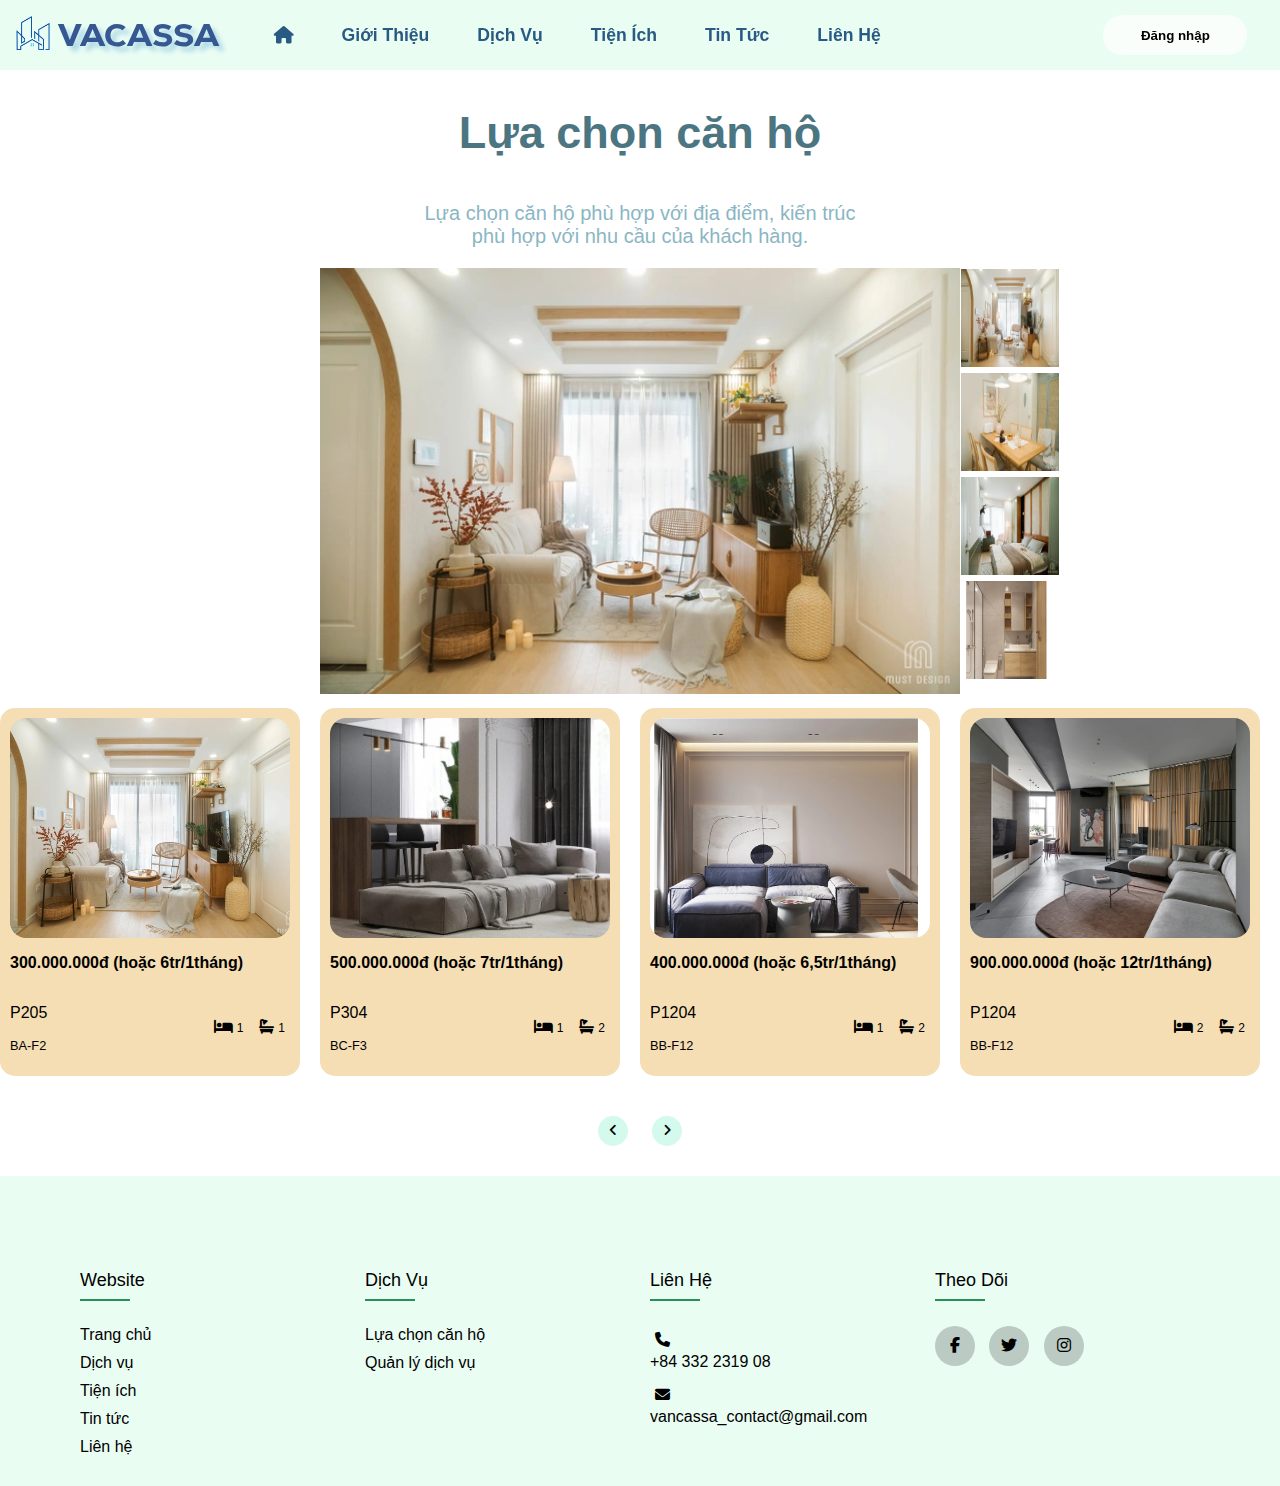
==== house.html @ b5245e80 "Up" ====
<!DOCTYPE html>
<html lang="en">
<head>
    <meta charset="UTF-8">
    <meta name="viewport" content="width=device-width, initial-scale=1.0">
    <title>Căn hộ</title>
    <link href="images/logo.png" rel="shortcut icon" />
    <link rel="stylesheet" href="css/header.css"/>
    <link rel="stylesheet" href="css/footer.css"/>
    <link rel="stylesheet" href="css/house.css"/>
    <link rel="stylesheet" href="css/mobile.css" media="screen and (max-width: 786px)"/>
    
    <link rel="stylesheet" href="https://cdnjs.cloudflare.com/ajax/libs/font-awesome/6.4.0/css/all.min.css" />
</head>
<body>
    <header class="flex between">
        <div class="flex">
            <div class="logo"><img src="images/logo.png" alt="logo" class="logo"/></div>
            <div><a href="main.html"><h1 class="font1">VACASSA</h1></a></div>
        </div>
        <div class="nav-menu" id="navMenu">
            <ul class="menu left flex font2">
                <li><a href="main.html"><i class="fa-solid fa-house"></i></a></li>
                <li><a href="main.html">Giới thiệu</a></li>
                <li class="sub">
                    <a href="#">Dịch vụ</a>
                    <ul class="submenu menu flex">
                        <li><a href="#">Căn hộ</a></li>
                        <li><a href="service.html">Đăng kí các gói dịch vụ</a></li>
                    </ul>
                </li>
                <li><a href="value.html">Tiện ích</a></li>
                <li><a href="tintuc.html">Tin tức</a></li>
                <li><a href="lienhe.html">Liên hệ</a></li>
            </ul>
        </div>
    
        <div class="button">
            <a href="log.html"><button class="btn" id="loginBtn">Đăng nhập</button></a>
        </div>

        <div class="flex">
            <div class="nav-menu-btn">
                <a href="log.html"><i class="fa-solid fa-user"></i></a>
            </div>
            <div class="nav-menu-btn">
                <i class="fa-solid fa-bars" id="myMenuFunction"></i>
            </div>
        </div>
       
    </header>
    
    <section >
        <div class="heading">
            <h2>Lựa chọn căn hộ</h2>
            <p>Lựa chọn căn hộ phù hợp với địa điểm, kiến trúc <br> phù hợp với nhu cầu của khách hàng.</p>
        </div>
        <div class="im" >
            <div class="f">
                <img src="images/house/1_1.jpg" id="main" alt="c1"/>
            </div>
            <div class="btn5">
                <div><img src="images/house/1_1.jpg" alt=""></button></div>
                <div><img src="images/house/1_2.jpg" alt=""></button></div>
                <div><img src="images/house/1_3.jpg" alt=""></button></div>
                <div><img src="images/house/1_4.jpg" alt=""></button></div>
            </div>
        </div>

        <div class="properties " id="formList">
            <div class="properties-container thumb" id="list">
                <!-- Box 1 -->
                <div rel="1" class="box-house" id="item">
                    <img src="images/house/1_1.jpg" alt="">
                    <h3>300.000.000đ (hoặc 6tr/1tháng)</h3>
                    <div class="content">
                        <div class="text">
                            <h3>P205</h3>
                            <p>BA-F2</p>
                        </div>
                        <div class="icon">
                            <i class='fa-solid fa-bed' ><span>1</span></i>
                            <i class='fa-solid fa-bath' ><span>1</span></i>
                        </div>
                    </div>
                </div>
                <div rel="2" class="box-house" id="item">
                    <img src="images/house/2_1.jpg" alt="">
                    <h3>500.000.000đ (hoặc 7tr/1tháng)</h3>
                    <div class="content">
                        <div class="text">
                            <h3>P304</h3>
                            <p>BC-F3</p>
                        </div>
                        <div class="icon">
                            <i class='fa-solid fa-bed' ><span>1</span></i>
                            <i class='fa-solid fa-bath' ><span>2</span></i>
                        </div>
                    </div>
                </div>
                <div rel="3" class="box-house" id="item">
                    <img src="images/house/3_1.jpg" alt="">
                    <h3>400.000.000đ (hoặc 6,5tr/1tháng)</h3>
                    <div class="content">
                        <div class="text">
                            <h3>P1204</h3>
                            <p>BB-F12</p>
                        </div>
                        <div class="icon">
                            <i class='fa-solid fa-bed' ><span>1</span></i>
                            <i class='fa-solid fa-bath' ><span>2</span></i>
                        </div>
                    </div>
                </div>
                <div rel="4" class="box-house" id="item">
                    <img src="images/house/4_1.jpg" alt="">
                    <h3>900.000.000đ (hoặc 12tr/1tháng)</h3>
                    <div class="content">
                        <div class="text">
                            <h3>P1204</h3>
                            <p>BB-F12</p>
                        </div>
                        <div class="icon">
                            <i class='fa-solid fa-bed' ><span>2</span></i>
                            <i class='fa-solid fa-bath' ><span>2</span></i>
                        </div>
                    </div>
                </div>
                <div rel="5" class="box-house" id="item">
                    <img src="images/house/5_1.jpg" alt="">
                    <h3>450.000.000đ (hoặc 6,7tr/1tháng)</h3>
                    <div class="content">
                        <div class="text">
                            <h3>P904</h3>
                            <p>BA-F9</p>
                        </div>
                        <div class="icon">
                            <i class='fa-solid fa-bed' ><span>2</span></i>
                            <i class='fa-solid fa-bath' ><span>2</span></i>
                        </div>
                    </div>
                </div>
                <div rel="6" class="box-house" id="item">
                    <img src="images/house/6_1.jpg" alt="">
                    <h3>600.000.000đ (hoặc 9tr/1tháng)</h3>
                    <div class="content">
                        <div class="text">
                            <h3>P708</h3>
                            <p>BB-F7</p>
                        </div>
                        <div class="icon">
                            <i class='fa-solid fa-bed' ><span>2</span></i>
                            <i class='fa-solid fa-bath' ><span>2</span></i>
                        </div>
                    </div>
                </div>
                <div rel="7" class="box-house" id="item">
                    <img src="images/house/7_1.jpg" alt="">
                    <h3>700.000.000đ (hoặc 10tr/1tháng)</h3>
                    <div class="content">
                        <div class="text">
                            <h3>P508</h3>
                            <p>BA-F5</p>
                        </div>
                        <div class="icon">
                            <i class='fa-solid fa-bed' ><span>2</span></i>
                            <i class='fa-solid fa-bath' ><span>2</span></i>
                        </div>
                    </div>
                </div>
                <div rel="8" class="box-house" id="item">
                    <img src="images/house/8_1.jpg" alt="">
                    <h3>500.000.000đ (hoặc 8tr/1tháng)</h3>
                    <div class="content">
                        <div class="text">
                            <h3>P901</h3>
                            <p>BC-F9</p>
                        </div>
                        <div class="icon">
                            <i class='fa-solid fa-bed' ><span>1</span></i>
                            <i class='fa-solid fa-bath' ><span>2</span></i>
                        </div>
                    </div>
                </div>     
            </div>      
        </div>
        <div class="direction">
            <button id="prev"><i class="fa-solid fa-angle-left"></i></button>
            <button id="next"><i class="fa-solid fa-angle-right"></i></button>
        </div>
    </section>

    <footer class="footer">
        <div class="container-foot">
            <div class="footer-row">
                <div class="footer-col">
                    <h4>Website</h4>
                    <ul class="link">
                        <li><a href="main.html">Trang chủ</a></li>
                        <li><a href="main.html">Dịch vụ</a></li>
                        <li><a href="value.html">Tiện ích</a></li>
                        <li><a href="tintuc.html">Tin tức</a></li>
                        <li><a href="lienhe.html">Liên hệ</a></li>
                    </ul>
                </div>
                <div class="footer-col">
                    <h4>Dịch vụ</h4>
                    <ul>
                        <li><a href="#">Lựa chọn căn hộ</a></li>
                        <li><a href="service.html">Quản lý dịch vụ</a></li>
                    </ul>
                </div>
                <div class="footer-col">
                    <h4>Liên hệ</h4>
                    <ul>
                        <div class="icon"><i class="fa-solid fa-phone" aria-hidden="true"></i></div>
                        <li class="text">+84 332 2319 08</li>
                        <div class="icon"><i class="fa-solid fa-envelope" aria-hidden="true"></i></div>
                        <li class="text"><a href="mailto:vancassa_contact@gmail.com">vancassa_contact@gmail.com</a></li>
                    </ul>
                </div>
                <div class="footer-col">
                    <h4>Theo dõi</h4>
                    <div class="social-links">
                        <a href="#"><i class="fab fa-facebook-f"></i></a>
                        <a href="#"><i class="fab fa-twitter"></i></a>
                        <a href="#"><i class="fab fa-instagram"></i></a>
                    </div>
                </div>
            </div>
        </div>
    </footer>
    <script src="js/house.js"></script>
    <script src="https://code.jquery.com/jquery-3.7.0.js"></script>   
    <script src="js/header.js"></script>
</body>
</html>
---- css/header.css ----
@font-face {
    font-family: myfont;
    src: url(../fonts/Nexa-Heavy.ttf)
}
*{
    text-decoration: none;
}
html {
    scroll-behavior: smooth;
}
header {
    width: 100%;
    background-color: rgba(214, 252, 231, 0.514);
    justify-content: space-between;
    top:0%;
    text-transform: capitalize;
    position: sticky;
    z-index: 3;
}

header.sticky {
    background-color: #e4f5fae1;
    /* background-color: rgba(214, 252, 231, 0.747); */
    border-bottom: 3px solid rgb(53, 87, 146);
}
.font1 {
    font-family: myfont;
    padding: 0 0.5rem;
    color:rgb(53, 87, 146);
    text-shadow: 5px 5px 5px lightblue;
    margin: 0;
}

.flex {
    display: flex;
    align-items: center;
}

.logo {
    width: 50px;
    padding: 0.5rem;
}

ul.menu {
    list-style-type: none;
    padding: 0;
    margin: 0;
}

.flex {
    display: flex;
    align-items: center;
}


ul.menu > li > a {
    display: block;
    font-size: 1.1em;
    font-weight: 700;
    padding: 1.5rem;
    text-decoration: none;
    position: relative;
    color: rgb(41, 90, 131);
}

ul.menu > li > a:hover {
    background-color: rgba(193, 255, 224, 0.575);
    color: rgb(65, 113, 210);
}

.between {
    justify-content: space-between;
}

.submenu {
    display: none;
    position: absolute;
    background-color: rgb(162, 197, 191);
}

.submenu::after {
    content: "";
    border-width: 10px;
    border-style:  solid;
    border-color: transparent transparent rgb(162, 197, 191) transparent;
    position: absolute;
    bottom: 100%;
    left: 20%;
}

.sub:hover .submenu {
    display: block;
    z-index: 999;
}

.font2 {
    font-family: Arial;
}

.button {
    display: block;
    padding: 0;
    margin-right: 10px;
    position: relative;
    width: 25%;
    text-align: end;
}
.button a {
    text-decoration: none;
    color: black;
}
.button .btn{
    width: 45%;
    height: 40px;
    font-weight: 600;
    background: rgba(255, 255, 255, 0.7);
    text-transform: none;
    border: none;
    border-radius: 30px;
    cursor: pointer;
    transition: .3s ease;
}

.btn:hover{
    background: rgb(167, 204, 228);
    transform: scale(95%);
    transition-duration: .2s;
    transition-property: transform;
    transition-timing-function: linear;
    border: 2px solid lightsteelblue;
}
/* #registerBtn{
    margin-left: 15px;
} */
.btn.white-btn{
    background: rgba(255, 255, 255, 0.4);
    transform: none;
    border: none;
}
/* #registerBtn{
    margin-left: 15px;
} */

.nav-menu-btn{
    display: none;
}
.direction {
    text-align: center;
    
} 
.direction button {
    font-weight: bold; background-color: #ffffff44;
    border:none;
    width:50px;
    height:50px;
    border-radius: 50%; 
    transition: 0.5s;
    margin:0 10px;
    background-color: aquamarine;
}

.direction button:hover { 
    background-color: #ffffff; 
}

@media only screen and (max-width: 786px) {
     .button{
        display: none;
    }
    .nav-menu.responsive{
        top: 80px;
    }
    .nav-menu{
        position: absolute;
        top: -800px;
        display: flex;
        justify-content: center;
        background: rgba(255, 255, 255, 0.2);
        width: 100%;
        height: fit-content;
        backdrop-filter: blur(20px);
        transition: .3s;
        z-index: 5;
    }
    .nav-menu ul{
        flex-direction: column;
        text-align: center;
    }
    .nav-menu-btn{
        display: block;
    }
    .nav-menu-btn i{
        font-size: 25px;
        color: rgb(148, 201, 236);
        padding: 10px;
        background: rgba(255, 255, 255, 0.2);
        border-radius: 50%;
        cursor: pointer;
        transition: .3s;
    }
    .nav-menu-btn i:hover{
        background: rgba(255, 255, 255, 0.15);
    }
    ul.menu {
        width: 100%;
    }
    ul.menu>li{
        width: 100%;
    }
    .submenu {
        position: initial;
        background-color: rgb(165, 209, 203);
    }
    
    .submenu::after {
        display: none;
    }
}
---- css/footer.css ----
.container-foot{
	width: 100%;
	margin:auto;
    height: 170px;
}
.footer-row{
	display: flex;
}
ul{
	list-style: none;
}
.footer{
	background-color: rgba(214, 252, 231, 0.514);
    padding: 70px 70px;
}
.footer-col{
   width: 25%;
   padding: 0 10px;
}
.footer-col ul {
    padding-inline-start:0;
}
.footer-col h4{
	font-size: 18px;
	color: #000000;
	text-transform: capitalize;
	margin-bottom: 35px;
	font-weight: 500;
	position: relative;
}
.footer-col h4::before{
	content: '';
	position: absolute;
	left:0;
	bottom: -10px;
	background-color: #288f56;
	height: 2px;
	box-sizing: border-box;
	width: 50px;
}
.footer-col ul li:not(:last-child){
	margin-bottom: 10px;
}
.footer-col ul li a{
	font-size: 16px;
	color: #000000;
	text-decoration: none;
	font-weight: 300;
	color: #000000;
	display: block;
	transition: all 0.3s ease;
}
.footer-col ul li:hover{
	color: #70c4ac;
	padding-left: 8px;
}
.footer-col ul li {
	font-size: 16px;
	color: #000000;
	text-decoration: none;
	font-weight: 300;
	color: #000000;
	display: block;
	transition: all 0.3s ease;
}
.footer-col ul li a{
	text-transform: none;
}
.footer-col ul li a:hover{
	color: #70c4ac;
	padding-left: 8px;
}
.footer-col .social-links a{
	display: inline-block;
	height: 40px;
	width: 40px;
	background-color: rgba(0, 0, 0, 0.2);
	margin:0 10px 10px 0;
	text-align: center;
	line-height: 40px;
	border-radius: 50%;
	color: #000000;
	transition: all 0.5s ease;
}
.footer-col .social-links a:hover{
	color: #ffffff;
	background-color: #70d4ac;
}
.icon {
    justify-content: center;
    align-items: center;
    font-size: 15px;
    padding: 5px;
}

@media only screen and (max-width: 786px) {
    .footer {
        padding: 0;
        margin: 0;
    }
    .container-foot{
        width: 100%;
        margin:auto;
        height: fit-content;
    }
    .footer-row{
        display: grid;
        grid-template-columns: 50% 50%;
    }
    .footer-col {
        width: 100%;
    }
    
    .link{
        display: grid;
        grid-template-columns: 50% 50%;
    }

}
---- css/house.css ----
* {
    padding: 0;
    box-sizing: border-box;
    font-family: Arial, Helvetica, sans-serif;
}
body {
    width: 100%;
    margin: 0;
}
.heading{
    text-align: center;
    margin-bottom: 1rem; 
}

.heading h2 {
    font-size: 45px;
    font-weight: 600;
    color: rgb(76, 117, 130);
}

.heading p {
    padding-top: 5px;
    font-size: 20px;
    font-weight: 300;
    color: rgb(138, 182, 196);
}

.properties {
    margin: 0 auto;
    width: 1280px;
    max-width: 100%;
    overflow: auto;
    scroll-behavior: smooth;
    scroll-snap-type: both;
    
}

/* .properties::-webkit-scrollbar {
    display: none;
} */

.properties-container{
    display: flex;
    width: max-content;

}

.box-house {
    /* width: 21.4%;*/
    width: 300px;
    margin: 10px;
    display: flex;
    flex-direction: column;
    background: wheat; 
    padding: 10px; 
    border-radius: 15px;
    overflow: hidden;
    box-shadow: 1rem;
    scroll-snap-align: start;
}
    
.properties-container .box-house:hover { 
    transform: translateY(-10px); 
    transition: 0.5s;
}
    
.properties-container .box-house img { 
    width: 100%;
    border-radius: 1rem;
    height: 220px;
    object-fit: cover;
    object-position: center; 
}

.properties-container .box-house h3 {
    font-size: 1rem;
    font-weight: 600px;
    /* float: right; */
}

.properties-container .box-house .content {
    display: flex;
    justify-content: space-between;
    /* margin-top: 1rem; */
}

.properties-container .box-house .content .text h3 {
    font-weight: 500;
} 

.properties-container .box-house .content .text p{
    font-size: 0.8rem;
}

.properties-container .box-house .content .icon {
    display: flex;
    align-items: center;
    column-gap: 1rem;
}

.properties-container .box-house .content .icon .fa {
    display: flex;
    align-items: center;
    font-size: 20px;
}
    
.properties-container .box-house .content .icon span {
    font-size: 12px;
    font-weight: 500;
    margin-left: 4px;
}

.direction {
    text-align: center;
    padding: 30px;
} 
.direction button {
    font-weight: bold; 
    border:none;
    width:30px;
    height:30px;
    border-radius: 50%; 
    transition: 0.5s;
    margin:0 10px;
    background-color: rgb(212, 249, 237);
}

.direction button:hover { 
    background-color: #ffffff; 
}
#formList::-webkit-scrollbar{
    display: none;
}
.btn5 img {
    width: 100px;
    height: 100px;
    border: 1px solid transparent;
} 

.im {
    display: flex;
}

.f img {
    width: 100%;
}

.f {
    width: 50%;
    margin-left: 25%;
}
---- css/mobile.css ----
.grid {
    display: grid;
}

.value_container{
    row-gap: 3rem;
}
.value {
    height: fit-content;
}
.value_orbe{
    width: 266px;
    height: 316px;
    background-color:hsl(228, 24%, 97%);
    border-radius: 135px 135px 16px 16px
}

.value_img {
    position: absolute;
    width: 250px;
    height: 300px;
    overflow: hidden; 
    border-radius: 125px 125px 12px 12px;
    inset: 0;
    margin: auto;
} 

.martket_section , .sport_section {
    flex-direction: column;
    height: fit-content;
    padding: 0 1rem 0 1rem;
}
.martket_section div {
    width: 100%;
}

.martket_right i {
    width: 100%;
}

.martket_right img {
    width: 100%;
    margin: 5px;
    border-radius: 5%;
}

.eat_section , .relax_section{
    flex-direction: column-reverse;
    height: fit-content;
    padding: 0 1rem 0 1rem;
}
.relax-right{
    width: 100%;
}
.gallery-display-area{
    width: 80%;
}
.eat_section div {
    width: 100%;
}
.eat-left {
    text-align: center;
}
.eat-left img {
    width: 45%;
}
.sport-container{
    display: flex;
    flex-direction: column;
    width: 100%;
}
.box-value {
    width: 100%;
}

.sport-container .box-value img { 
    height: fit-content; 
}

/* house */

.im {
    flex-direction: column;
}

.f {
    width: 100%;
    margin: 0 auto;
}

.btn5 {
    display: flex;
    margin: 0 auto;
    text-align: center;
}

.box-house {
    width: 242px;
}

/* main */

.intro {
    flex-direction: column;
}

.intro-pic {
    text-align: center;
}
.intro-text {
    margin: 0;
    width: 100%;
}
.intro-text h1 {
    text-align: center;
    font-size: 40px;
    /* letter-spacing: 8px; */
    margin: 0;
}

.gioithieu {
    width: 100%;
    margin: 0;
}

.row {
    flex-direction: column;
    margin: 0;
}

.ui-card {
    width: fit-content;
    margin-bottom: 5px;
}

.line {
    width: 100%;
}

.step-wizard-list {
    width: 100%;
}

.step-wizard-item {
    width: 25%;
    padding: 0;
    min-width: 0;
    align-items: center;
}

.progress-count {
    margin: 0;
}

.progress-label {
    margin: 0;
}

/* lienhe */
.contact {
    padding: 0;
    margin: 0;
}
.container-lienhe {
    flex-direction: column-reverse;
}

.contactForm {
    width: 80%;
    padding: 10px;
    margin-left: 0;
}
.container-lienhe .contactInfo {
    width: 96%;
    margin: 2%;
}
/* service */
.container{
    padding: 0;
}

.container .box-container{
    padding: 0;
    margin: 1%;
    /* display: grid;
    grid-template-columns: 48% 48%;
    gap:2%; */
    display: flex;
    flex-direction: column;
}

#divOne {
    height: fit-content;
    width: 90%;
    top: 4%; 
    left: 1%;
    padding: 10px;
 }

/* log */
.main_log {
    min-height: fit-content;
}
.form-box-user{
    margin: 2rem 0;
}
@media only screen and (max-width: 500px) {
    .form-box-user{
        width: 100%;
        height: 500px;
    }
    .register-container, .login-container{
        width: 100%;
        padding: 0 20px;
        /* margin: 2rem auto; */
    }
    .register-container .two-forms{
        flex-direction: column;
        gap: 0;
    }
}
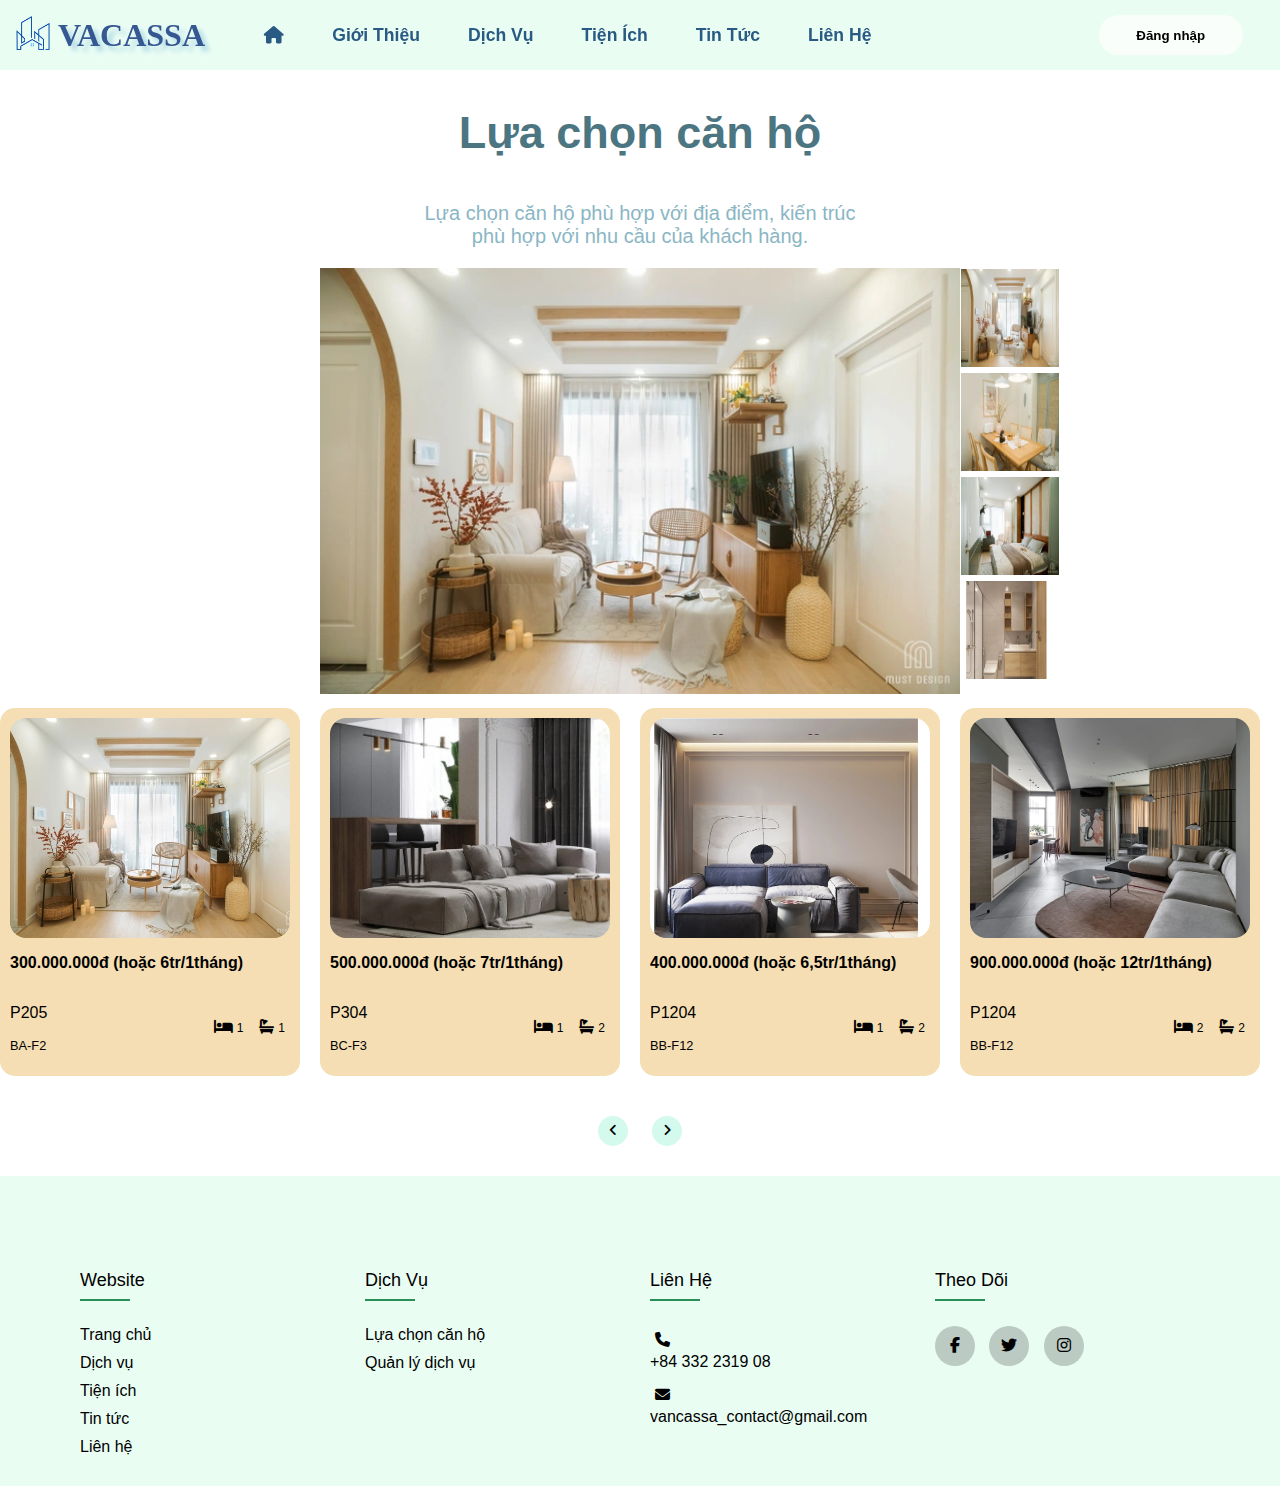
==== commit 288e87ec: "up" ====
--- a/house.html
+++ b/house.html
@@ -8,7 +8,7 @@
     <link rel="stylesheet" href="css/header.css"/>
     <link rel="stylesheet" href="css/footer.css"/>
     <link rel="stylesheet" href="css/house.css"/>
-    <link rel="stylesheet" href="css/mobile.css" media="screen and (max-width: 786px)"/>
+    <link rel="stylesheet" href="css/mobile.css" media="screen and (max-width: 768px)"/>
     
     <link rel="stylesheet" href="https://cdnjs.cloudflare.com/ajax/libs/font-awesome/6.4.0/css/all.min.css" />
 </head>
--- a/css/header.css
+++ b/css/header.css
@@ -1,7 +1,3 @@
-@font-face {
-    font-family: myfont;
-    src: url(../fonts/Nexa-Heavy.ttf)
-}
 *{
     text-decoration: none;
 }
@@ -24,7 +20,7 @@
     border-bottom: 3px solid rgb(53, 87, 146);
 }
 .font1 {
-    font-family: myfont;
+    font-family: none;
     padding: 0 0.5rem;
     color:rgb(53, 87, 146);
     text-shadow: 5px 5px 5px lightblue;
--- a/css/mobile.css
+++ b/css/mobile.css
@@ -1,7 +1,12 @@
 .grid {
     display: grid;
 }
-
+.section_subtitle {
+    font-size: 30px;
+}
+.martket_left h1, .eat-right h1, .relax-left h1, .sport-header h1 {
+    font-size: 35px;
+}
 .value_container{
     row-gap: 3rem;
 }
@@ -87,13 +92,21 @@
     width: 100%;
     margin: 0 auto;
 }
-
+.heading h2 {
+    font-size: 30px;
+}
+.heading p {
+    font-size: 20px;
+}
 .btn5 {
     display: flex;
     margin: 0 auto;
     text-align: center;
 }
-
+.btn5 img {
+    width: 100%;
+    object-fit: cover;
+} 
 .box-house {
     width: 242px;
 }
@@ -102,6 +115,13 @@
 
 .intro {
     flex-direction: column;
+}
+
+.intro-pic {
+    text-align: center;
+    display: grid;
+    grid-template-columns: 50% 50%;
+    gap: 2%;
 }
 
 .intro-pic {
@@ -163,6 +183,11 @@
 }
 .container-lienhe {
     flex-direction: column-reverse;
+}
+
+.contact .content h1 {
+    padding-bottom: 0;
+    font-size: 35px;
 }
 
 .contactForm {
@@ -188,6 +213,9 @@
     display: flex;
     flex-direction: column;
 }
+.container .box-container .box {
+    width: 90%;
+}
 
 #divOne {
     height: fit-content;
@@ -218,4 +246,26 @@
         flex-direction: column;
         gap: 0;
     }
-}
+
+
+    .intro-pic {
+        display: block;
+    }
+    .ui-card img {
+        width: auto;
+        height: inherit;
+    }
+
+
+    .container .heading {
+        font-size: 30px;
+    }
+
+    .heading h2 {
+        font-size: 25px;
+    }
+    .heading p {
+        font-size: 15px;
+    }
+    
+}
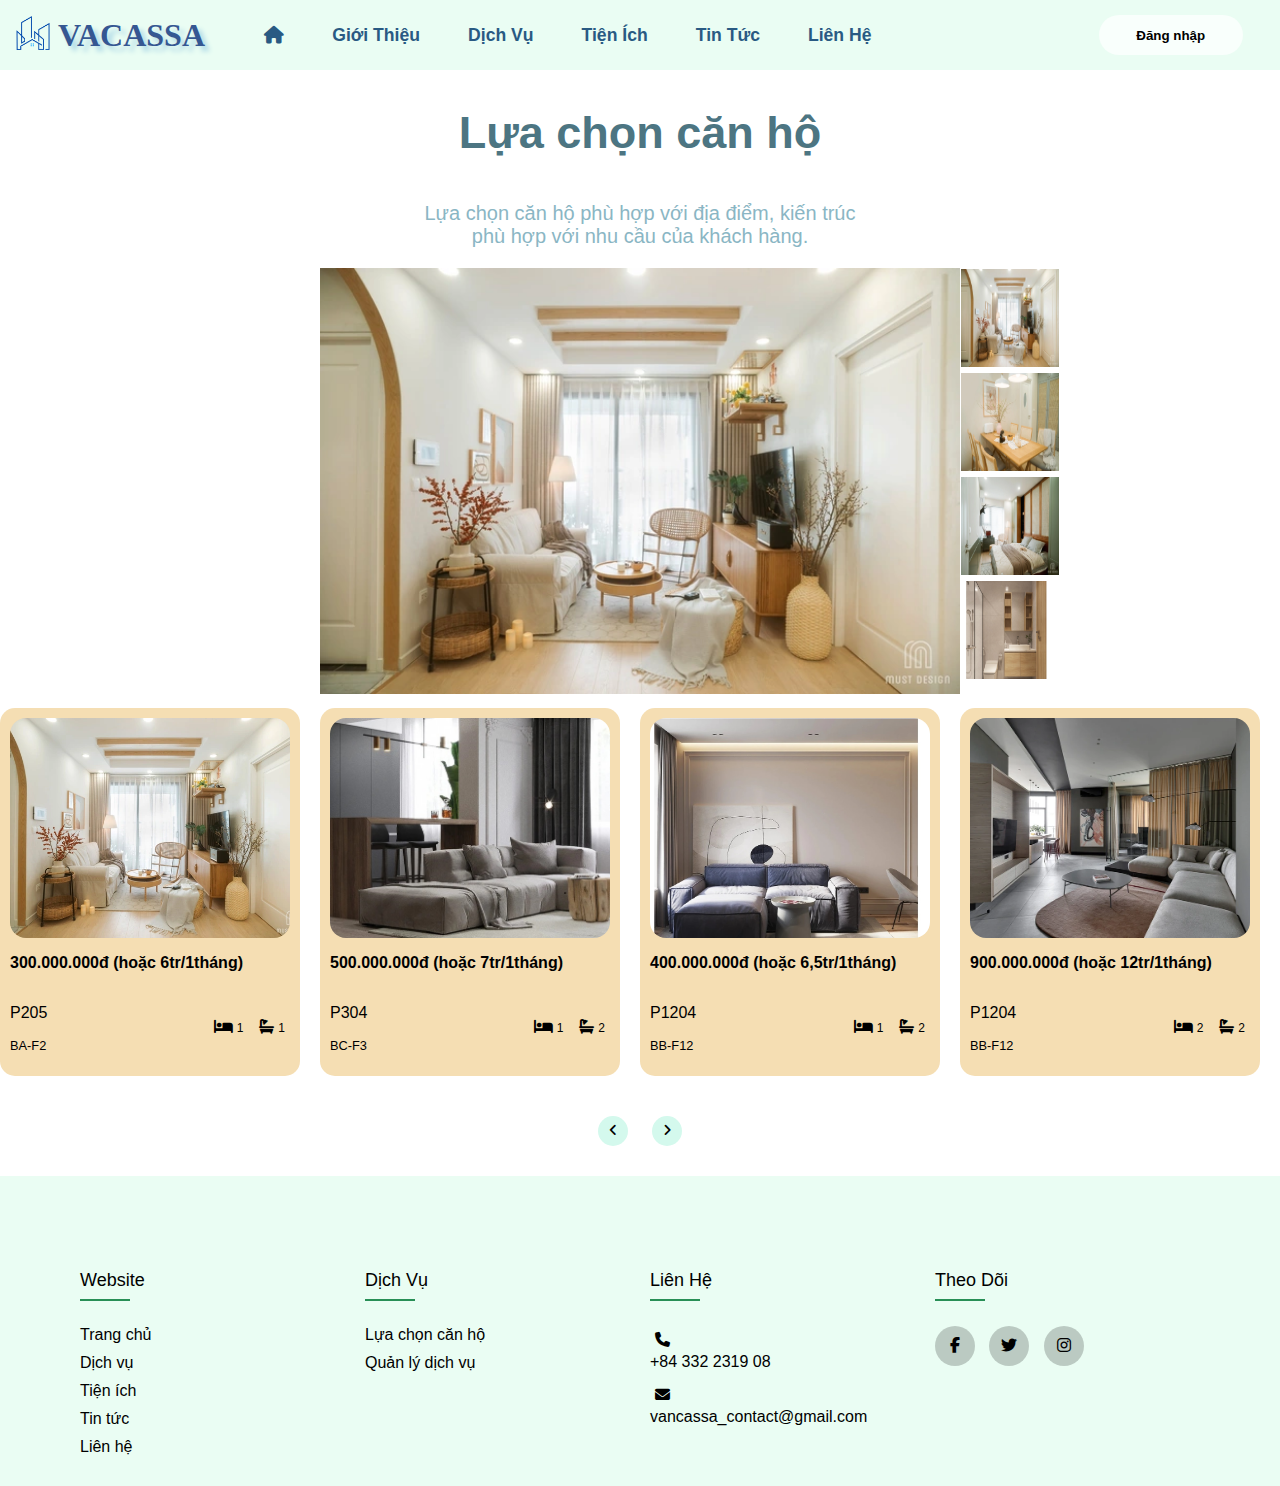
==== commit 7281d05b: "up" ====
--- a/house.html
+++ b/house.html
@@ -230,8 +230,9 @@
             </div>
         </div>
     </footer>
+    <script src="https://code.jquery.com/jquery-3.7.0.js"></script> 
+    <script src="js/header.js"></script>
     <script src="js/house.js"></script>
-    <script src="https://code.jquery.com/jquery-3.7.0.js"></script>   
-    <script src="js/header.js"></script>
+    
 </body>
 </html>--- a/css/header.css
+++ b/css/header.css
@@ -10,7 +10,7 @@
     justify-content: space-between;
     top:0%;
     text-transform: capitalize;
-    position: sticky;
+    /* position: sticky; */
     z-index: 3;
 }
 
@@ -18,6 +18,7 @@
     background-color: #e4f5fae1;
     /* background-color: rgba(214, 252, 231, 0.747); */
     border-bottom: 3px solid rgb(53, 87, 146);
+    position: sticky;
 }
 .font1 {
     font-family: none;
@@ -159,14 +160,15 @@
     background-color: #ffffff; 
 }
 
-@media only screen and (max-width: 786px) {
+@media only screen and (max-width: 768px) {
      .button{
         display: none;
     }
-    .nav-menu.responsive{
-        top: 80px;
-    }
-    .nav-menu{
+    .nav-menu.responsive {
+        top: 70px;
+        
+    }
+    .nav-menu {
         position: absolute;
         top: -800px;
         display: flex;
--- a/css/mobile.css
+++ b/css/mobile.css
@@ -220,11 +220,14 @@
 #divOne {
     height: fit-content;
     width: 90%;
-    top: 4%; 
-    left: 1%;
+    top: 60px;
+    left: auto;
     padding: 10px;
  }
-
+ .form-box .close {
+    top: 0;
+    right: 1%;
+ }
 /* log */
 .main_log {
     min-height: fit-content;
@@ -235,7 +238,7 @@
 @media only screen and (max-width: 500px) {
     .form-box-user{
         width: 100%;
-        height: 500px;
+        height: 550px;
     }
     .register-container, .login-container{
         width: 100%;
@@ -257,6 +260,11 @@
     }
 
 
+    #divOne {
+        top: 50px;
+    }
+
+
     .container .heading {
         font-size: 30px;
     }
@@ -266,6 +274,10 @@
     }
     .heading p {
         font-size: 15px;
+        margin: 0 2px;
+    }
+    .gioithieu h2 {
+        font-size: 200%;
     }
     
 }
